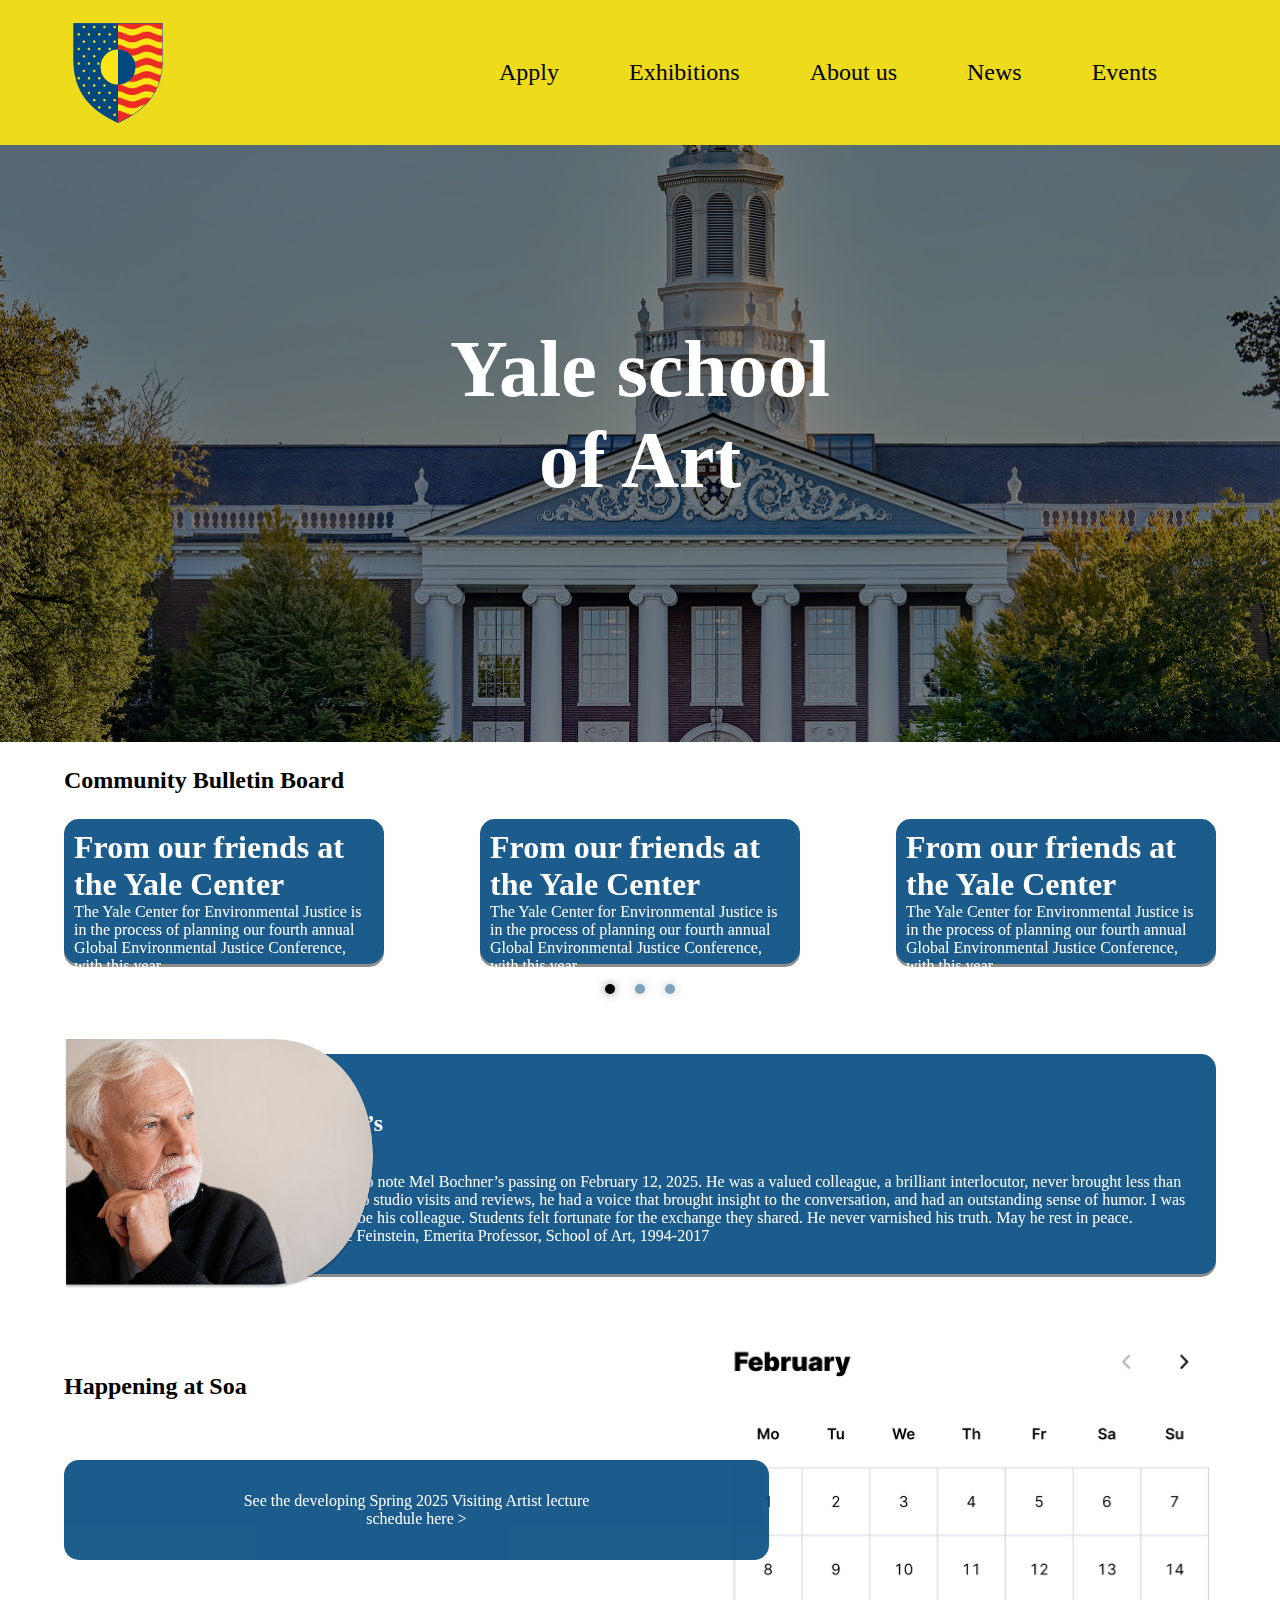
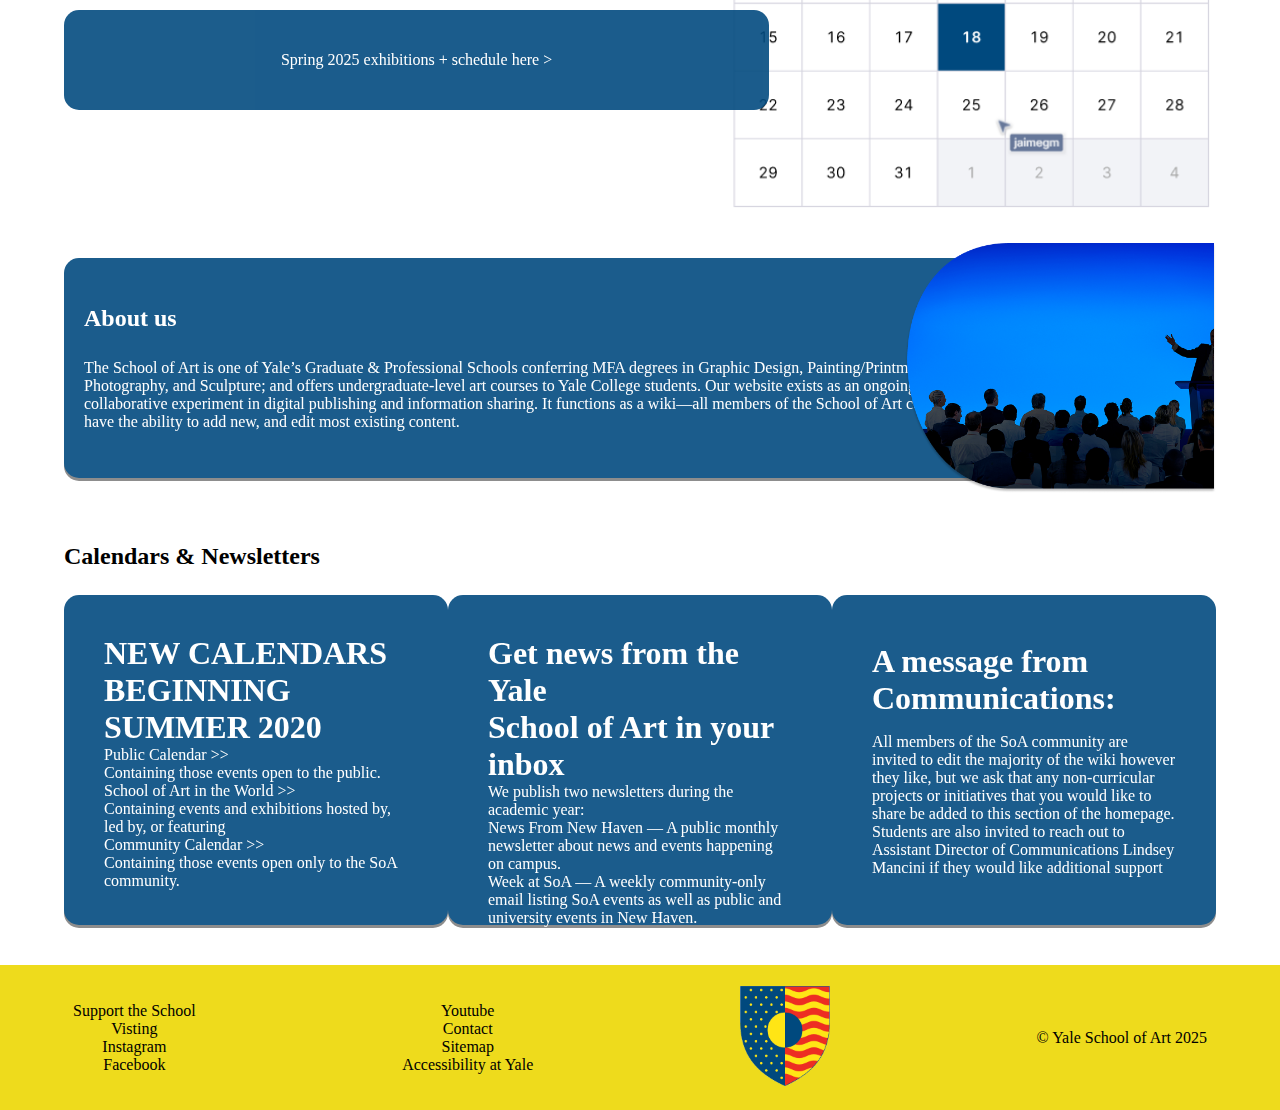
==== pagina.html @ 5c55a9c1 "Add files via upload" ====
<!DOCTYPE html>
<html lang="en">
<head>
    <meta charset="UTF-8">
    <meta name="viewport" content="width=device-width, initial-scale=1.0">
    <link rel="stylesheet" href="estilos.css">
    <title>yale</title>
</head>
<body>
    <header class="cabecera">
        <section class="content">
        <img src="assets/img/logo.png" alt="logo" class="logo">
        <nav>
            <ul>
                <li><a href="#">Apply</a></li>
                <li><a href="#">Exhibitions</a></li>
                <li><a href="#">About us</a></li>
                <li><a href="#">News</a></li>
                <li><a href="#">Events</a></li>
            </ul>
        </section>
        </nav>
    </header>
    <main>
        <section class="yale_escuela">
                <div class="escuela">
                    
                </div>
                <h1 class="titulo">Yale school <br> of Art</h1>
        </section>
        <section class="content mitad">
            <header class="title-community">Community Bulletin Board</header>
            <section class="content comunidad ">
                <article class="apartados">
                    <h1 class="title">From our friends at the Yale Center</h1>
                    <p class="title"> 
                        The Yale Center for Environmental Justice is in the process of planning  our fourth annual Global Environmental Justice Conference, with this  year
                    </p>
                </article>
                <article class="apartados">
                    <h1 class="title">From our friends at the Yale Center</h1>
                    <p class="title">
                        The Yale Center for Environmental Justice is in the process of planning  our fourth annual Global Environmental Justice Conference, with this  year
                    </p>
                </article>
                <article class="apartados">
                    <h1 class="title">From our friends at the Yale Center</h1>
                    <p class="title">
                        The Yale Center for Environmental Justice is in the process of planning  our fourth annual Global Environmental Justice Conference, with this  year
                    </p>
                </article>
            </section>
            <footer class="eleccion">
                <div class="pelota active"></div>
                <div class="pelota"></div>
                <div class="pelota"></div>
            </footer>
        </section>
        <section class="content separador">
            <img src="assets/img/the one old.png" alt="el-viejo" class="the-old-one">
            <article class="info-oldman">
                <h2>Mel<br>Bochner’s</h2>
                <br>
                <p>I would like to note Mel Bochner’s passing on February 12, 2025. He was a valued colleague, a
                    brilliant interlocutor, never brought less than his A-game to studio visits and reviews, he had a
                    voice that brought insight to the conversation, and had an outstanding sense of humor. I was
                    fortunate to be his colleague. Students felt fortunate for the exchange they shared. He never
                    varnished his truth. May he rest in peace. <br>
                    —Rochelle Feinstein, Emerita Professor, School of Art, 1994-2017</p>
            </article>
        </section>
        <section class="content contenedor-calendario">
            <article class="text-happening">
                <h2 class="happening">Happening at Soa</h2>
                <p class="info">
                    See the developing Spring 2025 Visiting Artist lecture <br>
                    schedule here >
                </p>
                <p class="info">
                    Spring 2025 exhibitions + schedule here >
                </p>
            </article>
            <article>
                <img src="assets/img/calendar.png" alt="calendar" class="calendario">
            </article>
        </section>
        <section class="content separador">
            <article class="info-about">
                <h2>About us</h2>
                <p>
                    The School of Art is one of Yale’s Graduate & Professional Schools conferring MFA degrees in Graphic 
                    Design, Painting/Printmaking,  Photography, and Sculpture; and offers undergraduate-level art courses  
                    to Yale College students. Our website exists as an ongoing collaborative experiment in digital 
                    publishing and information sharing. It functions as a  wiki—all members of the School of Art community 
                    have the ability to add  new, and edit most existing content.
                </p>
            </article>
            <img src="assets/img/wallpaper-about-us.png" alt="wallpaper-about-us" class="aboutus">
        </section>
        <section class="content mitad separador">
            <header class="title-community">Calendars & Newsletters</header>
            <article class="content comunidad">
                <div class="apartados final">
                    <h1 class="title">NEW CALENDARS BEGINNING SUMMER 2020</h1>
                    <p class="title">
                        Public Calendar >><br>
                        Containing those events open to the public.
                    </p>
                        <p class="title">    
                        School of Art in the World >><br>
                        Containing events and exhibitions hosted by, led by, or featuring
                        </p>
                        <p class="title">
                        Community Calendar >><br>
                        Containing those events open only to the SoA community.
                    </p>
                </div>
                <div class="apartados final">
                    <h1 class="title">Get news from the Yale <br>School of Art in your inbox</h1>
                    <p class="title">
                        We publish two newsletters during the academic year:
                    </p>
                    <p class="title">
                        News From New Haven — A public monthly newsletter about news and events happening on campus.
                    </p>
                    <p class="title">
                        Week at SoA — A weekly community-only email listing SoA events as well as public and university
                        events in New Haven.
                    </p>
                </div>
                <div class="apartados final">
                    <h1 class="title">A message from <br>Communications:</h1>
                    <p class="title">
                        All members of the SoA community are invited to edit the majority of the wiki however they like,
                        but we ask that any non-curricular projects or initiatives that you would like to share be added
                        to this section of the homepage.
                        Students are also invited to reach out to Assistant Director of Communications Lindsey Mancini
                        if they would like additional support
                    </p>
                </div>
            </article>
        </section>
    </main>
    <footer class="cabecera">
        <article class="content piepag">
        <section>
            <p>Support the School<br>
                Visting<br>
                Instagram<br>
                Facebook
            </p>
        </section>
        <section>
            <p>
                Youtube<br>
                Contact<br>
                Sitemap<br>
                Accessibility at Yale 
            </p>
        </section>
        <section>
            <img src="assets/img/logo.png" alt="logo-footer">
        </section>
        <section>
            <p>
                &copy; Yale School of Art 2025
            </p>
        </section>
        </article>
    </footer>
</body>

</html>
---- estilos.css ----
*{
    margin: 0;
    padding: 0;
}
body{
    margin: 0;
    font-size: 12pt;
}

.content{
    width: 90%;
    display: flex;
    justify-content: space-between;
    align-items: center;
    margin: auto;
}

.cabecera{
    background-color: #EEDB1C;
    text-align: center;
    height: 125px;
    padding: 10px;
    display: flex;
    justify-content: center;
    
}

img{
    height: 100px;
}

ul{

    list-style: none;
    padding: 0;
    margin: 0;
    text-align: center;
    display: flex;
    justify-content:space-between;
}   
li{
    padding: 20px;
    margin-right: 30px;
    
}
a{
    color: black;
    text-decoration: none;
    font-size: 1.5rem;
}

.yale_escuela{
    position: relative;
}

.escuela{
    background-image: url(assets/img/banner.png);
    height: 597px;
    background-repeat: no-repeat;
    background-size: cover;   
    filter: brightness(0.5);
}

.titulo{
    font-size: 5rem;
    position: absolute;
    color: white;
    text-align: center;
    inset: 30% 30%;
}

.comunidad{
    text-align: center;
    display: flex;
    width: 100%;
    flex-direction:row;
}

.apartados{
    border-radius: 15px;
    background-color: #00497E;
    opacity: 0.89;
    height: 125px;
    width: 300px;
    padding: 10px;
    box-shadow: gray 0px 3px 0px;
    color: white;
    display: flex;
    justify-content: space-evenly;
    flex-direction: column;
}

.mitad{
    flex-direction: column;
    justify-content: space-between;
}

.title{
    text-align: left;
    
}

.title-community{
    align-self: flex-start;
    margin-top: 25px;
    margin-bottom: 25px;
    font-size: 1.5rem;
    font-weight: bold;
}
.pelota{
    background-color: #00497E;
    width: 10px;
    border-radius: 100%;
    height: 10px;
    margin: 10px;
    opacity: 0.5;
    box-shadow: gray 0px 0px 10px;
}
.eleccion{
    display: flex;
    justify-content: space-between;
    margin: 10px;
}

.active{
    background-color: #000000;
    opacity: 1;
}
.the-old-one{
   height: 250px;
   position: absolute;
   z-index: 1;

}

.info-oldman{
    background-color: #00497E;
    color: white;
    padding: 20px;
    display: flex;
    border-radius: 15px;
    flex-direction: column;
    justify-content: space-evenly;
    position: relative;
    padding-left: 18.2%;
    opacity: 0.89;
    box-shadow: gray 0px 3px 0px;
    height: 180px;
    margin-left: 6px;
    }

.separador{
    margin-top: 40px ;
    margin-bottom: 40px ;
}

.text-happening{
    display: flex;
    flex-direction: column;
    width: 56%;
}

.info{
    background-color: #00497E;
    opacity: 0.89;
    color: white;
    height: 40px;
    width: 100%;
    border-radius: 15px;
    margin-bottom: 50px;
    text-align: center;
    display: flex;
    justify-content: center;
    align-items: center;
    padding: 30px;
}

.happening{

    margin-bottom: 60px;

}

.calendario{
    height: 500px;
}
.aboutus{
   height: 250px;
   position: absolute;
   z-index: 1;
   right: 5%;
}
.info-about{
    background-color: #00497E;
    color: white;
    padding: 20px;
    display: flex;
    border-radius: 15px;
    flex-direction: column;
    justify-content: space-evenly;
    position: relative;
    opacity: 0.89;
    box-shadow: gray 0px 3px 0px;
    height: 180px;
    margin-right: 6px;
    padding-right: 18.2%;
}

.final{
    height: 250px;
    width: 400px;
    padding: 40px;
    justify-content: space-around;
}

.piepag{
    margin: 0;
}
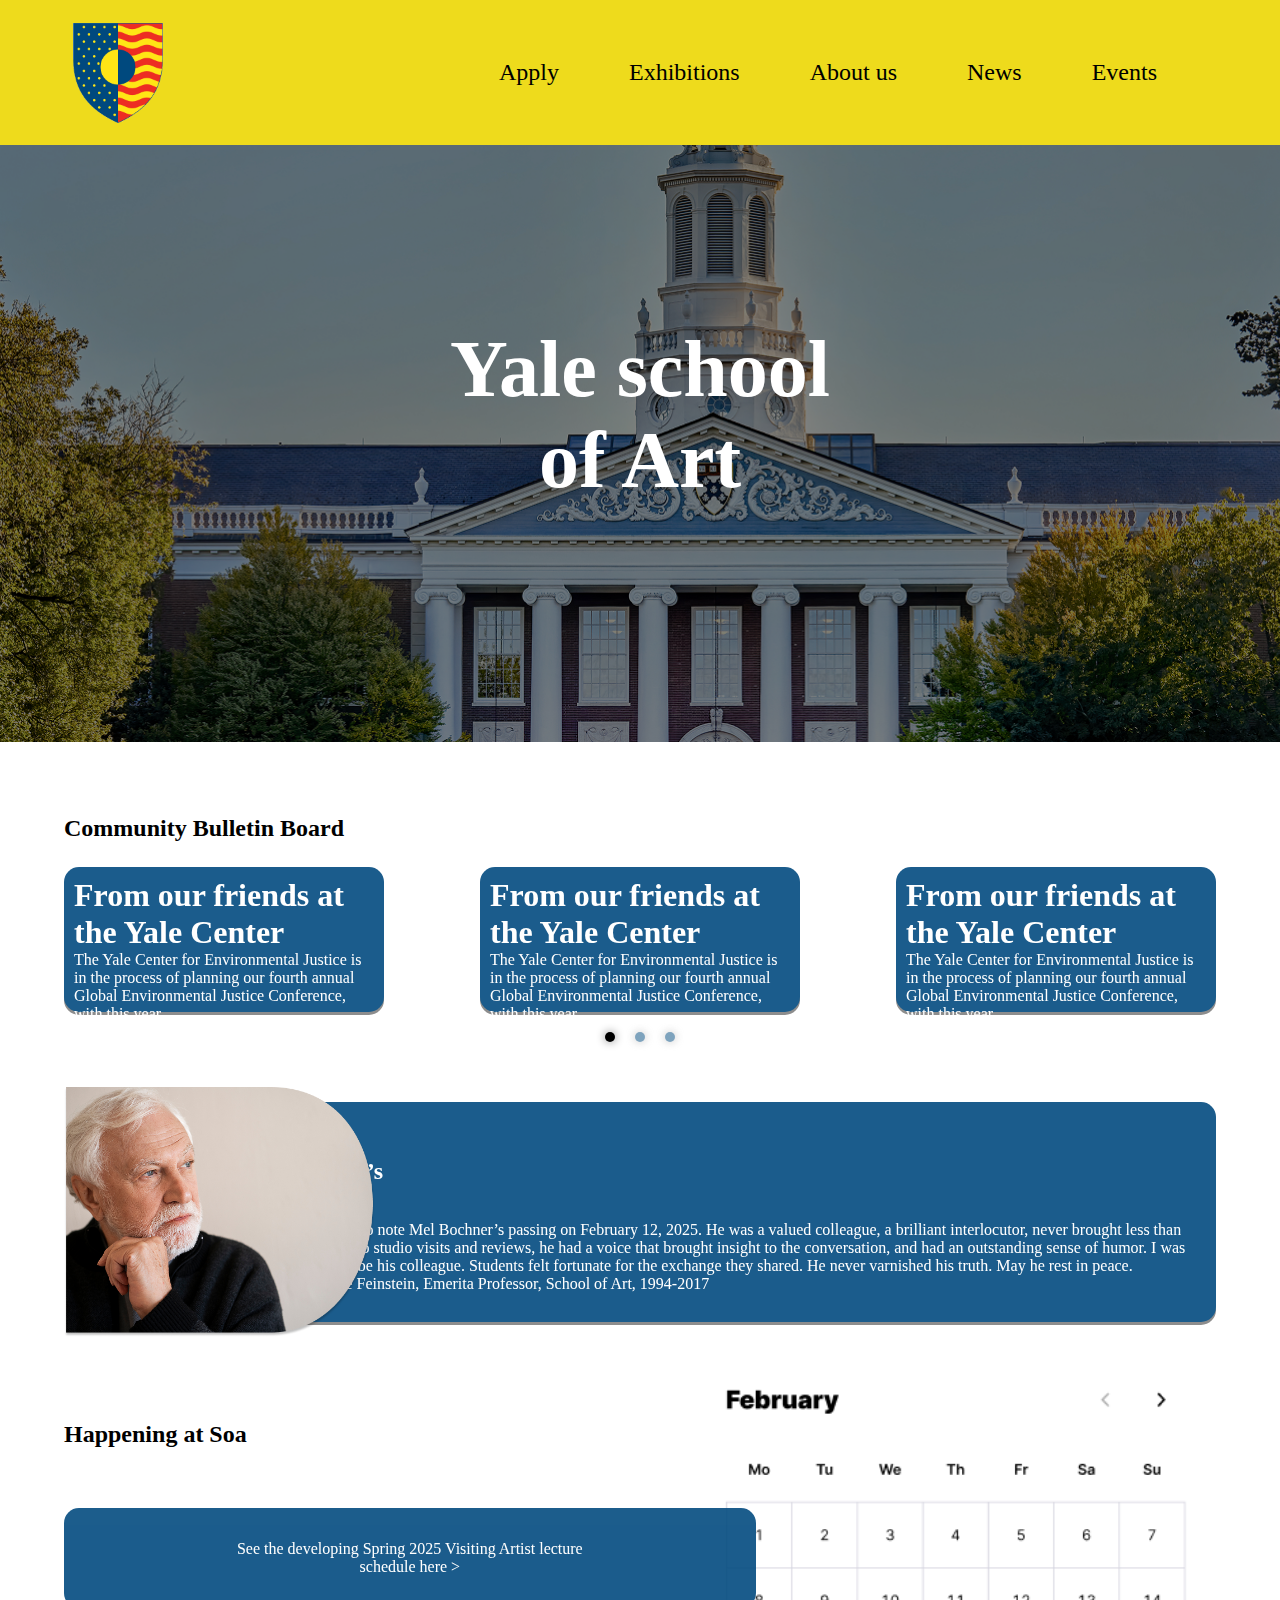
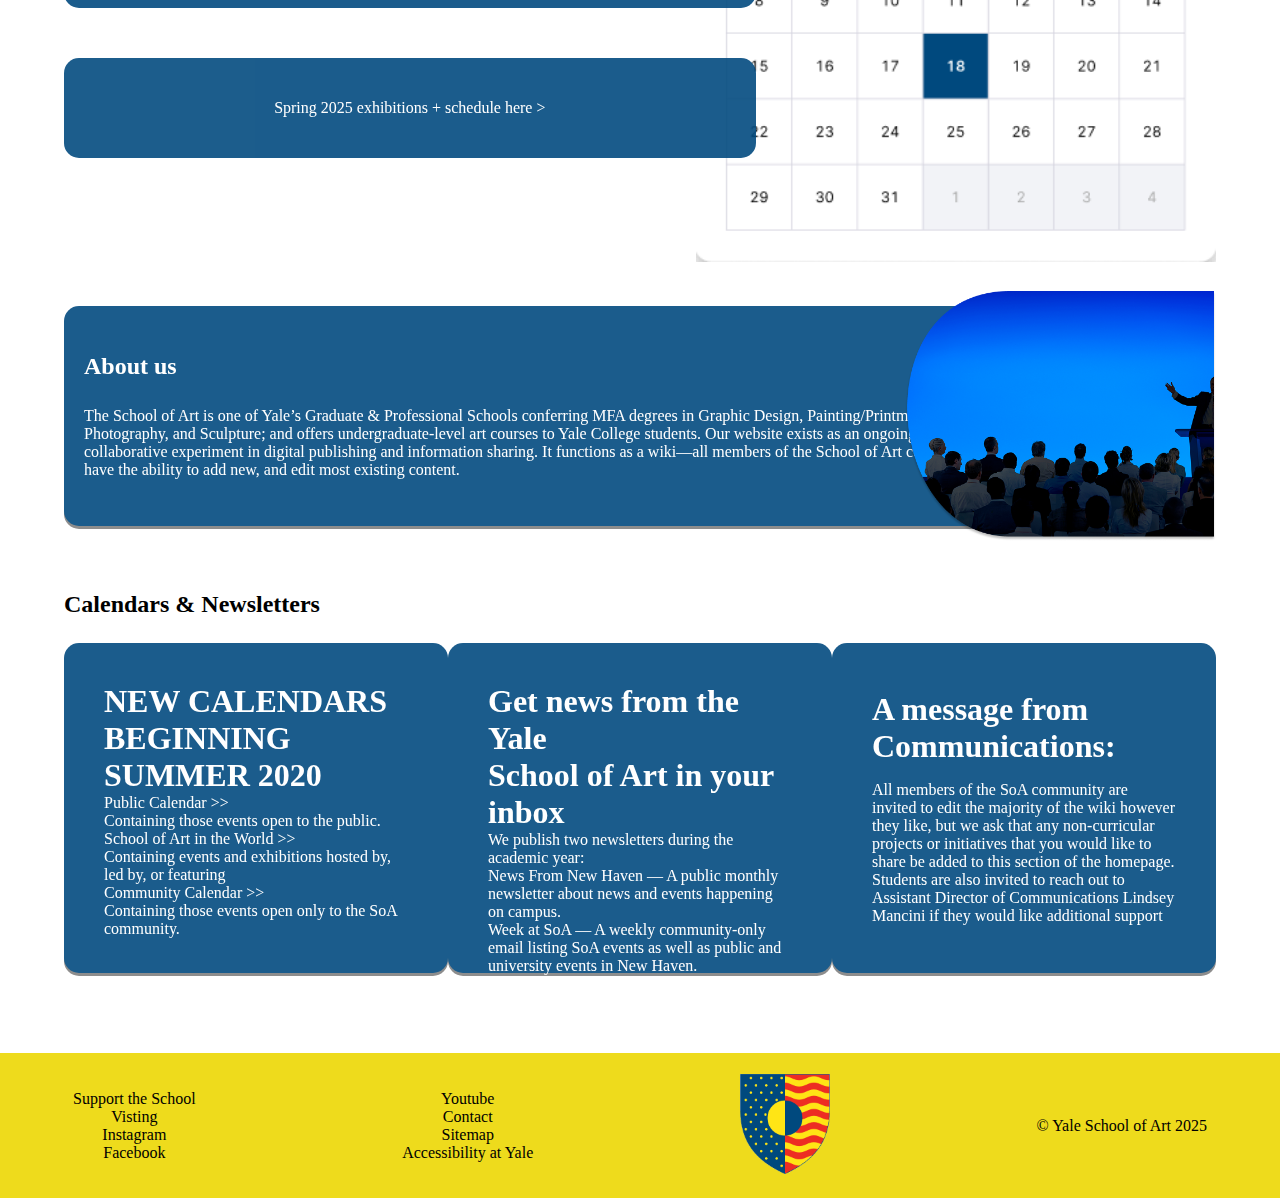
==== commit a5372e97: "Add files via upload" ====
--- a/pagina.html
+++ b/pagina.html
@@ -28,7 +28,7 @@
                 </div>
                 <h1 class="titulo">Yale school <br> of Art</h1>
         </section>
-        <section class="content mitad">
+        <section class="content mitad arriba">
             <header class="title-community">Community Bulletin Board</header>
             <section class="content comunidad ">
                 <article class="apartados">
@@ -97,7 +97,7 @@
             </article>
             <img src="assets/img/wallpaper-about-us.png" alt="wallpaper-about-us" class="aboutus">
         </section>
-        <section class="content mitad separador">
+        <section class="content mitad separador finish">
             <header class="title-community">Calendars & Newsletters</header>
             <article class="content comunidad">
                 <div class="apartados final">
--- a/estilos.css
+++ b/estilos.css
@@ -215,4 +215,12 @@
 
 .piepag{
     margin: 0;
+}
+
+.finish{
+    margin-bottom: 5rem;
+}
+
+.arriba{
+    margin-top: 3rem;
 }